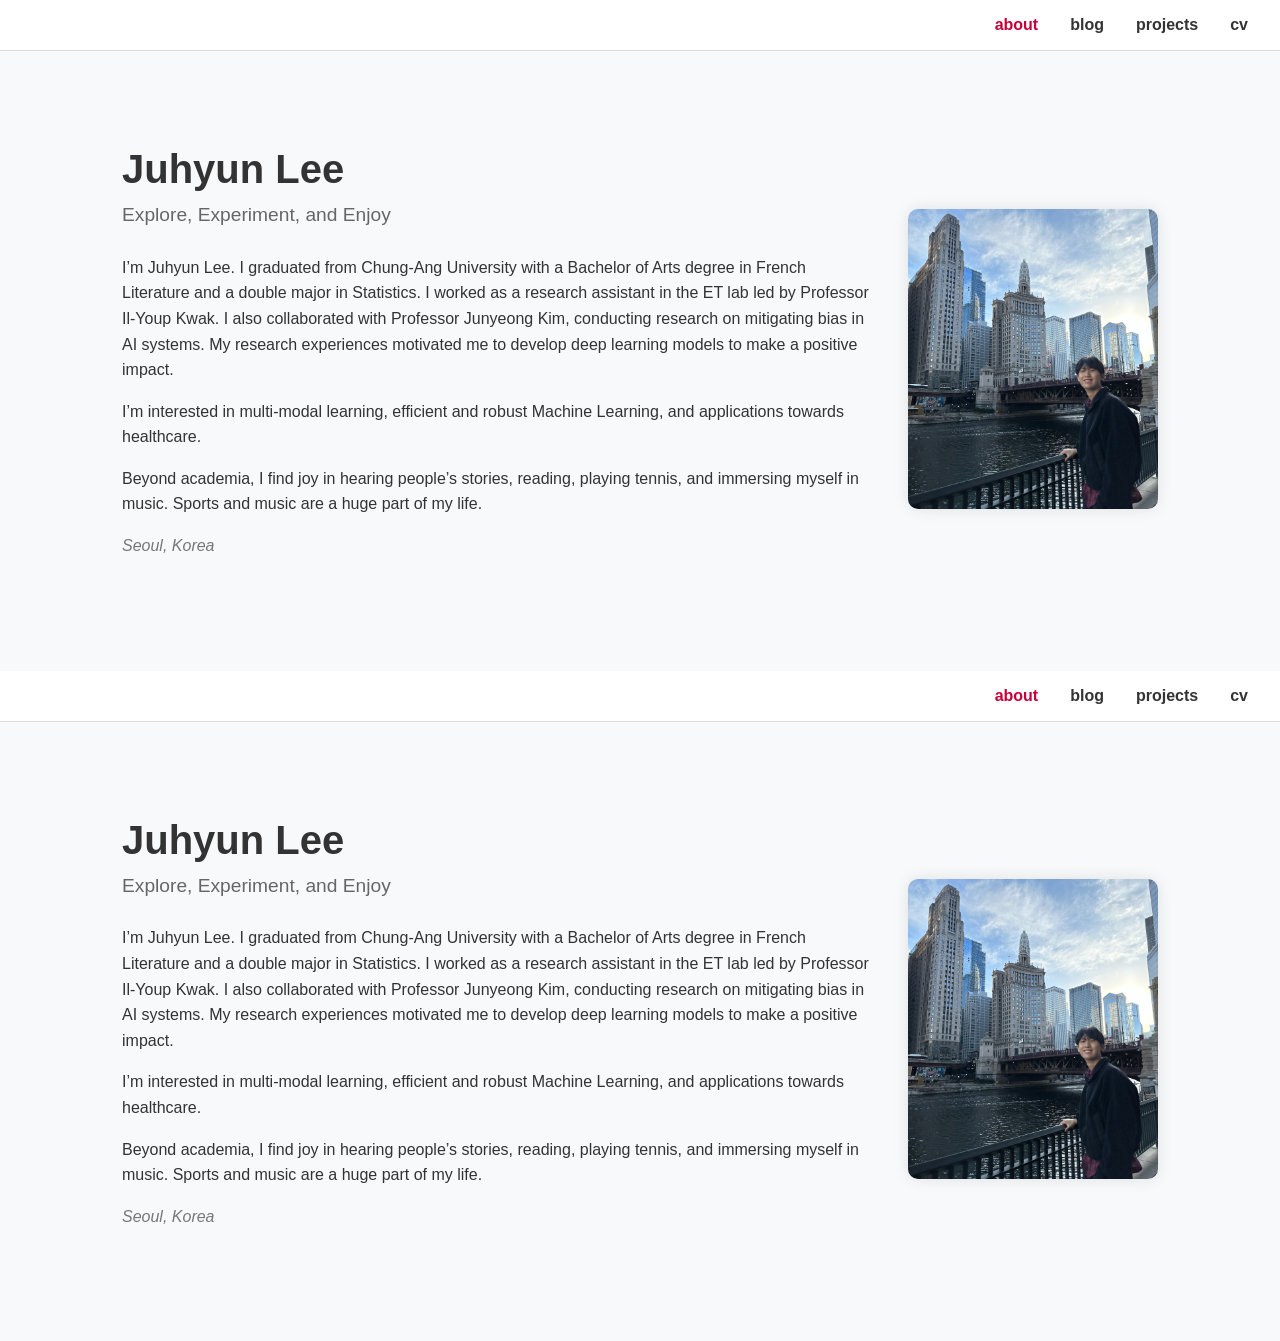
==== index.html @ bf765e67 "test commit" ====
<!DOCTYPE html>
<html lang="en">
<head>
  <meta charset="UTF-8">
  <meta name="viewport" content="width=device-width, initial-scale=1.0">
  <title>Juhyun Lee - Portfolio</title>
  <link rel="stylesheet" href="styles.css">
</head>
<body>
  <header class="navbar">
    <nav>
      <ul class="nav-links">
        <li><a href="#about" class="active">about</a></li>
        <li><a href="#blog">blog</a></li>
        <li><a href="#projects">projects</a></li>
        <li><a href="#cv">cv</a></li>
      </ul>
    </nav>
  </header>

  <section class="profile-section">
    <div class="profile-text">
      <h1><strong>Juhyun</strong> Lee</h1>
      <p class="tagline">Explore, Experiment, and Enjoy</p>
      <p>
        I’m Juhyun Lee. I graduated from Chung-Ang University with a Bachelor of Arts degree in French Literature and a double major in Statistics.
        I worked as a research assistant in the ET lab led by Professor Il-Youp Kwak. I also collaborated with Professor Junyeong Kim, 
        conducting research on mitigating bias in AI systems. My research experiences motivated me to develop deep learning models 
        to make a positive impact.
      </p>
      <p>
        I’m interested in multi-modal learning, efficient and robust Machine Learning, and applications towards healthcare.
      </p>
      <p>
        Beyond academia, I find joy in hearing people’s stories, reading, playing tennis, and immersing myself in music. 
        Sports and music are a huge part of my life.
      </p>
      <p class="location">Seoul, Korea</p>
    </div>

    <div class="profile-image">
      <img src="images/profile.jpg" alt="Juhyun Lee Profile Picture">
    </div>
  </section>
</body>
</html>
<!DOCTYPE html>
<html lang="en">
<head>
  <meta charset="UTF-8">
  <meta name="viewport" content="width=device-width, initial-scale=1.0">
  <title>Juhyun Lee - Portfolio</title>
  <link rel="stylesheet" href="styles.css">
</head>
<body>
  <header class="navbar">
    <nav>
      <ul class="nav-links">
        <li><a href="#about" class="active">about</a></li>
        <li><a href="#blog">blog</a></li>
        <li><a href="#projects">projects</a></li>
        <li><a href="#cv">cv</a></li>
      </ul>
    </nav>
  </header>

  <section class="profile-section">
    <div class="profile-text">
      <h1><strong>Juhyun</strong> Lee</h1>
      <p class="tagline">Explore, Experiment, and Enjoy</p>
      <p>
        I’m Juhyun Lee. I graduated from Chung-Ang University with a Bachelor of Arts degree in French Literature and a double major in Statistics.
        I worked as a research assistant in the ET lab led by Professor Il-Youp Kwak. I also collaborated with Professor Junyeong Kim, 
        conducting research on mitigating bias in AI systems. My research experiences motivated me to develop deep learning models 
        to make a positive impact.
      </p>
      <p>
        I’m interested in multi-modal learning, efficient and robust Machine Learning, and applications towards healthcare.
      </p>
      <p>
        Beyond academia, I find joy in hearing people’s stories, reading, playing tennis, and immersing myself in music. 
        Sports and music are a huge part of my life.
      </p>
      <p class="location">Seoul, Korea</p>
    </div>

    <div class="profile-image">
      <img src="images/profile.jpg" alt="Juhyun Lee Profile Picture">
    </div>
  </section>
</body>
</html>
---- styles.css ----
/* Reset and Global Styles */
* {
    margin: 0;
    padding: 0;
    box-sizing: border-box;
  }
  
  body {
    font-family: Arial, sans-serif;
    background-color: #f8f9fa;
    color: #333;
  }
  
  /* Navbar Styles */
  .navbar {
    background-color: white;
    padding: 1rem 2rem;
    border-bottom: 1px solid #ddd;
  }
  
  .nav-links {
    list-style: none;
    display: flex;
    justify-content: flex-end;
    gap: 2rem;
  }
  
  .nav-links a {
    text-decoration: none;
    color: #333;
    font-weight: bold;
  }
  
  .nav-links .active {
    color: #c70039;
  }
  
  /* Profile Section Styles */
  .profile-section {
    display: flex;
    align-items: center;
    justify-content: space-between;
    max-width: 1100px;
    margin: 4rem auto;
    padding: 2rem;
  }
  
  .profile-text {
    flex: 1;
    padding-right: 2rem;
  }
  
  .profile-text h1 {
    font-size: 2.5rem;
    margin-bottom: 0.5rem;
  }
  
  .profile-text .tagline {
    font-size: 1.2rem;
    color: #666;
    margin-bottom: 1.5rem;
  }
  
  .profile-text p {
    margin-bottom: 1rem;
    line-height: 1.6;
  }
  
  .location {
    margin-top: 1rem;
    font-style: italic;
    color: #777;
  }
  
  /* Profile Image Styles */
  .profile-image {
    flex: 0 0 250px;
    text-align: center;
  }
  
  .profile-image img {
    width: 250px;
    height: 300px;
    object-fit: cover;
    border-radius: 10px;
    box-shadow: 0 0 15px rgba(0, 0, 0, 0.1);
  }
---- styles.css ----
/* Reset and Global Styles */
* {
    margin: 0;
    padding: 0;
    box-sizing: border-box;
  }
  
  body {
    font-family: Arial, sans-serif;
    background-color: #f8f9fa;
    color: #333;
  }
  
  /* Navbar Styles */
  .navbar {
    background-color: white;
    padding: 1rem 2rem;
    border-bottom: 1px solid #ddd;
  }
  
  .nav-links {
    list-style: none;
    display: flex;
    justify-content: flex-end;
    gap: 2rem;
  }
  
  .nav-links a {
    text-decoration: none;
    color: #333;
    font-weight: bold;
  }
  
  .nav-links .active {
    color: #c70039;
  }
  
  /* Profile Section Styles */
  .profile-section {
    display: flex;
    align-items: center;
    justify-content: space-between;
    max-width: 1100px;
    margin: 4rem auto;
    padding: 2rem;
  }
  
  .profile-text {
    flex: 1;
    padding-right: 2rem;
  }
  
  .profile-text h1 {
    font-size: 2.5rem;
    margin-bottom: 0.5rem;
  }
  
  .profile-text .tagline {
    font-size: 1.2rem;
    color: #666;
    margin-bottom: 1.5rem;
  }
  
  .profile-text p {
    margin-bottom: 1rem;
    line-height: 1.6;
  }
  
  .location {
    margin-top: 1rem;
    font-style: italic;
    color: #777;
  }
  
  /* Profile Image Styles */
  .profile-image {
    flex: 0 0 250px;
    text-align: center;
  }
  
  .profile-image img {
    width: 250px;
    height: 300px;
    object-fit: cover;
    border-radius: 10px;
    box-shadow: 0 0 15px rgba(0, 0, 0, 0.1);
  }
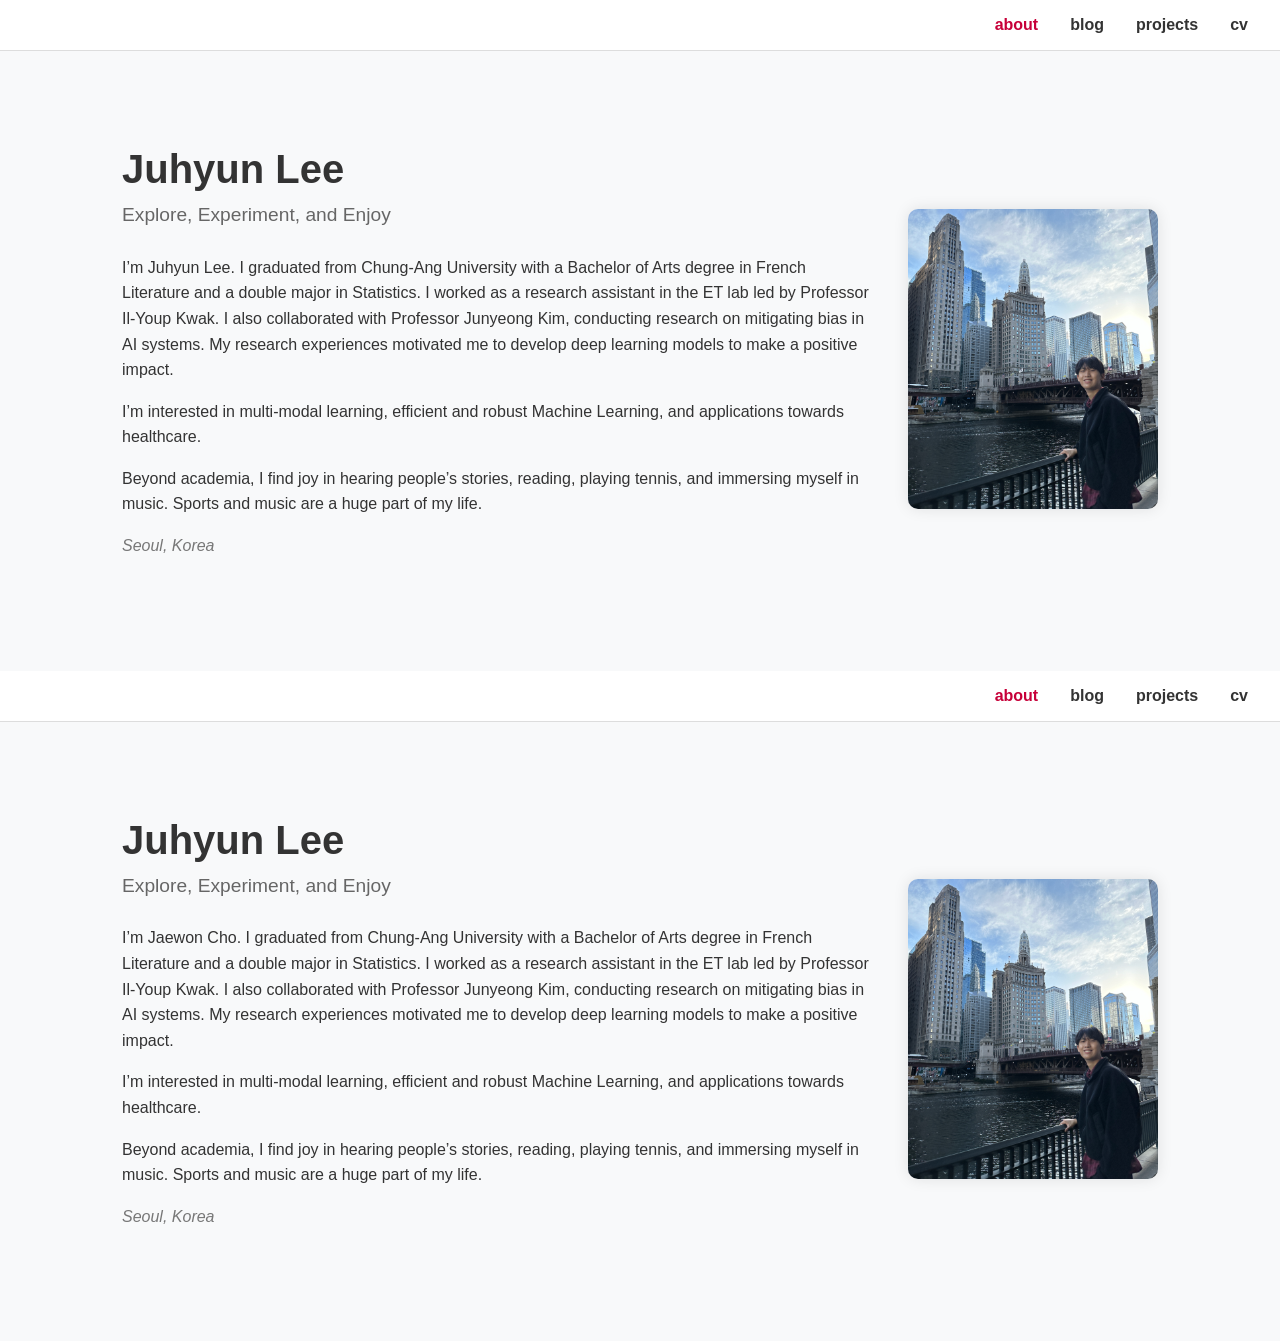
==== commit 212f4859: "test commit" ====
--- a/index.html
+++ b/index.html
@@ -69,7 +69,7 @@
       <h1><strong>Juhyun</strong> Lee</h1>
       <p class="tagline">Explore, Experiment, and Enjoy</p>
       <p>
-        I’m Juhyun Lee. I graduated from Chung-Ang University with a Bachelor of Arts degree in French Literature and a double major in Statistics.
+        I’m Jaewon Cho. I graduated from Chung-Ang University with a Bachelor of Arts degree in French Literature and a double major in Statistics.
         I worked as a research assistant in the ET lab led by Professor Il-Youp Kwak. I also collaborated with Professor Junyeong Kim, 
         conducting research on mitigating bias in AI systems. My research experiences motivated me to develop deep learning models 
         to make a positive impact.
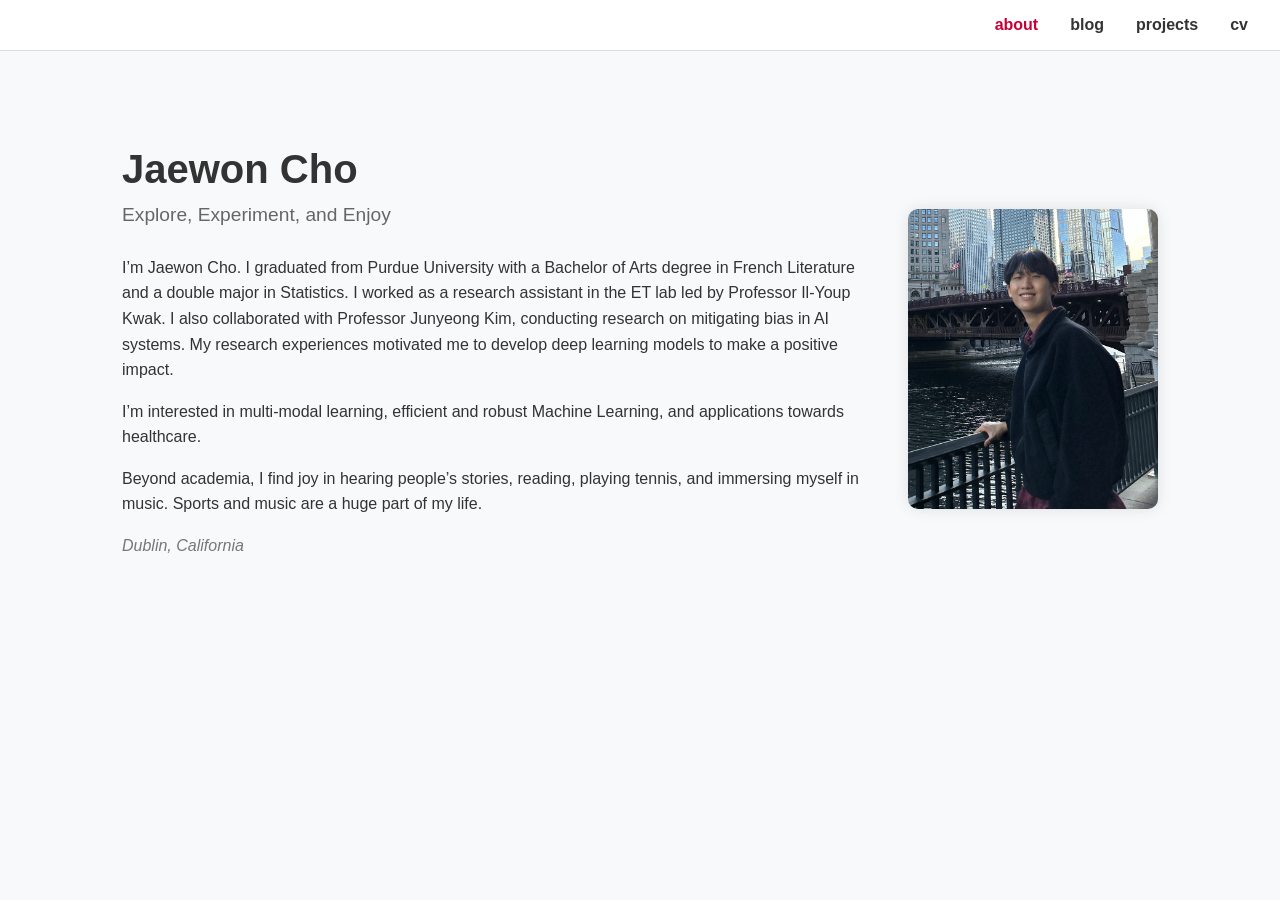
==== commit 9f1dfce2: "test commit" ====
--- a/index.html
+++ b/index.html
@@ -20,10 +20,10 @@
 
   <section class="profile-section">
     <div class="profile-text">
-      <h1><strong>Juhyun</strong> Lee</h1>
+      <h1><strong>Jaewon</strong> Cho</h1>
       <p class="tagline">Explore, Experiment, and Enjoy</p>
       <p>
-        I’m Juhyun Lee. I graduated from Chung-Ang University with a Bachelor of Arts degree in French Literature and a double major in Statistics.
+        I’m Jaewon Cho. I graduated from Purdue University with a Bachelor of Arts degree in French Literature and a double major in Statistics.
         I worked as a research assistant in the ET lab led by Professor Il-Youp Kwak. I also collaborated with Professor Junyeong Kim, 
         conducting research on mitigating bias in AI systems. My research experiences motivated me to develop deep learning models 
         to make a positive impact.
@@ -35,58 +35,12 @@
         Beyond academia, I find joy in hearing people’s stories, reading, playing tennis, and immersing myself in music. 
         Sports and music are a huge part of my life.
       </p>
-      <p class="location">Seoul, Korea</p>
+      <p class="location">Dublin, California</p>
     </div>
 
     <div class="profile-image">
-      <img src="images/profile.jpg" alt="Juhyun Lee Profile Picture">
+      <img src="images/profile.jpg" alt="Jaewon Cho Profile Picture">
     </div>
   </section>
 </body>
 </html>
-<!DOCTYPE html>
-<html lang="en">
-<head>
-  <meta charset="UTF-8">
-  <meta name="viewport" content="width=device-width, initial-scale=1.0">
-  <title>Juhyun Lee - Portfolio</title>
-  <link rel="stylesheet" href="styles.css">
-</head>
-<body>
-  <header class="navbar">
-    <nav>
-      <ul class="nav-links">
-        <li><a href="#about" class="active">about</a></li>
-        <li><a href="#blog">blog</a></li>
-        <li><a href="#projects">projects</a></li>
-        <li><a href="#cv">cv</a></li>
-      </ul>
-    </nav>
-  </header>
-
-  <section class="profile-section">
-    <div class="profile-text">
-      <h1><strong>Juhyun</strong> Lee</h1>
-      <p class="tagline">Explore, Experiment, and Enjoy</p>
-      <p>
-        I’m Jaewon Cho. I graduated from Chung-Ang University with a Bachelor of Arts degree in French Literature and a double major in Statistics.
-        I worked as a research assistant in the ET lab led by Professor Il-Youp Kwak. I also collaborated with Professor Junyeong Kim, 
-        conducting research on mitigating bias in AI systems. My research experiences motivated me to develop deep learning models 
-        to make a positive impact.
-      </p>
-      <p>
-        I’m interested in multi-modal learning, efficient and robust Machine Learning, and applications towards healthcare.
-      </p>
-      <p>
-        Beyond academia, I find joy in hearing people’s stories, reading, playing tennis, and immersing myself in music. 
-        Sports and music are a huge part of my life.
-      </p>
-      <p class="location">Seoul, Korea</p>
-    </div>
-
-    <div class="profile-image">
-      <img src="images/profile.jpg" alt="Juhyun Lee Profile Picture">
-    </div>
-  </section>
-</body>
-</html>
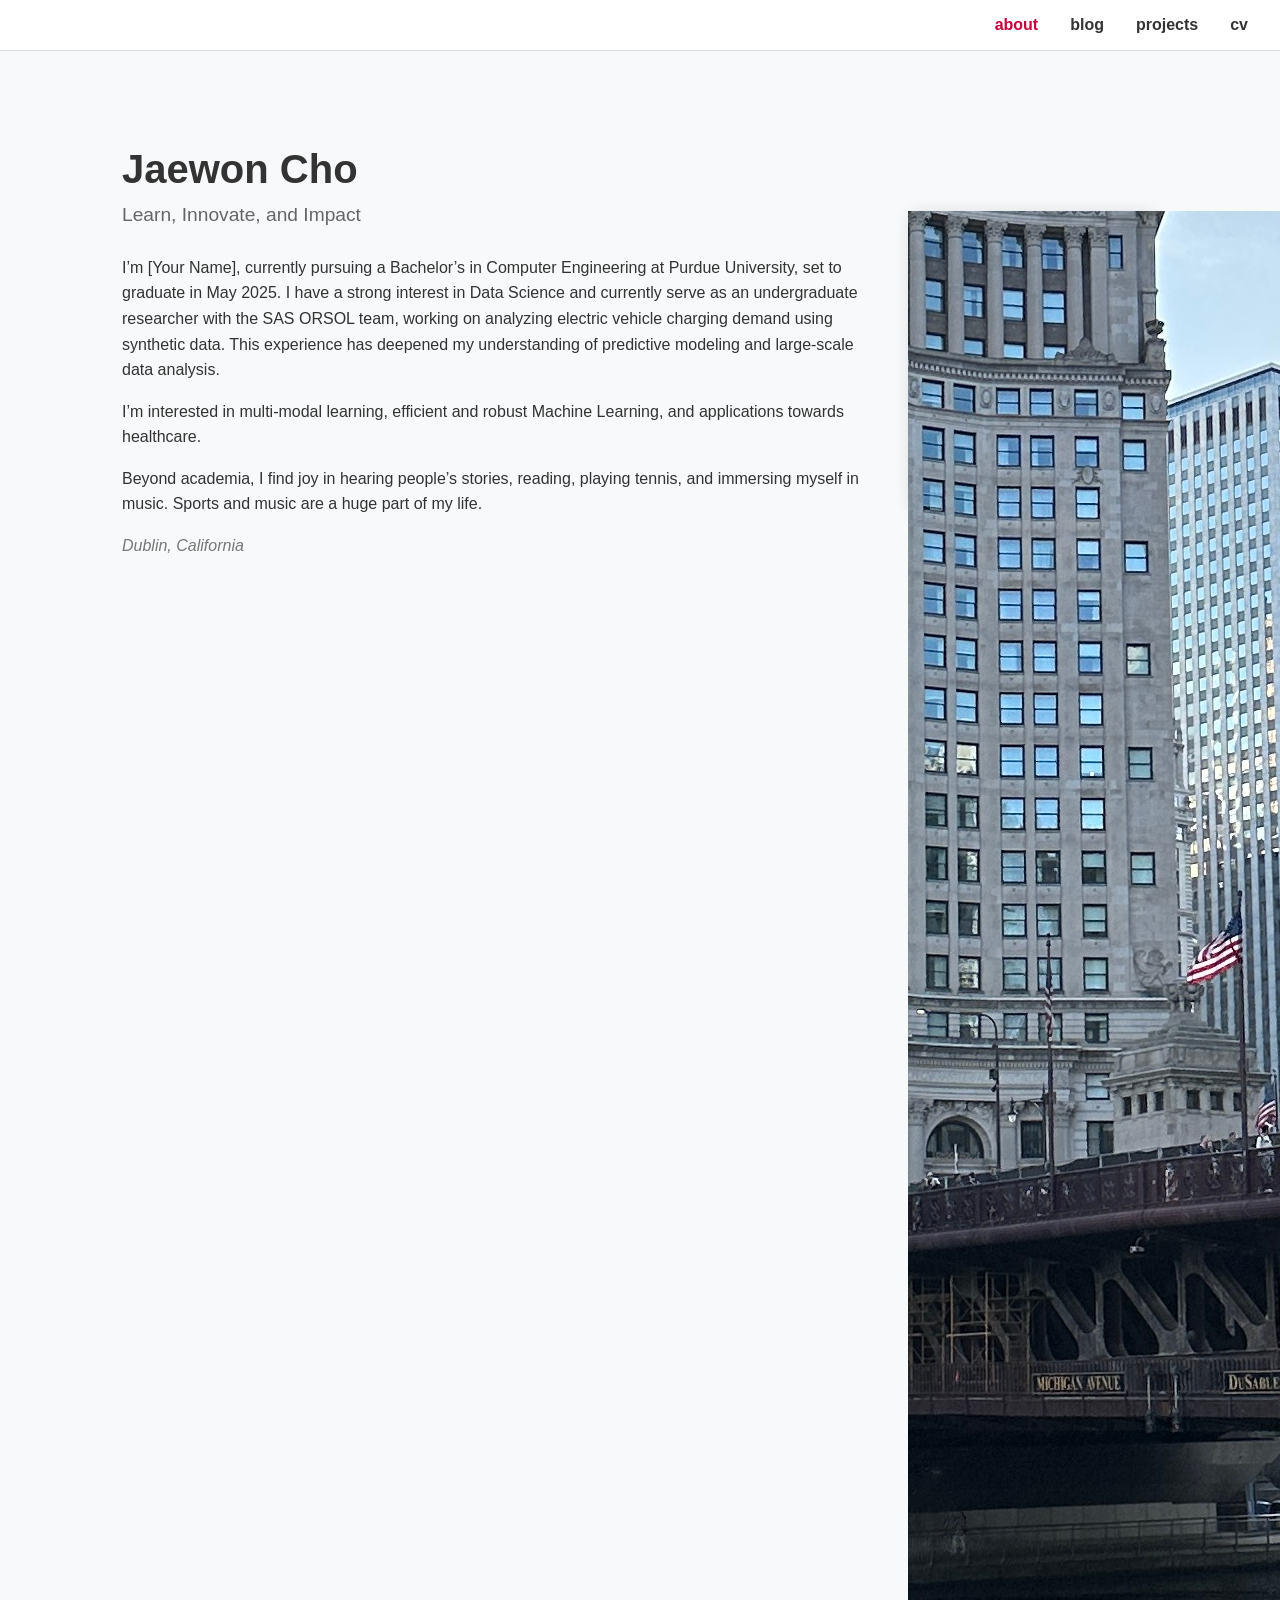
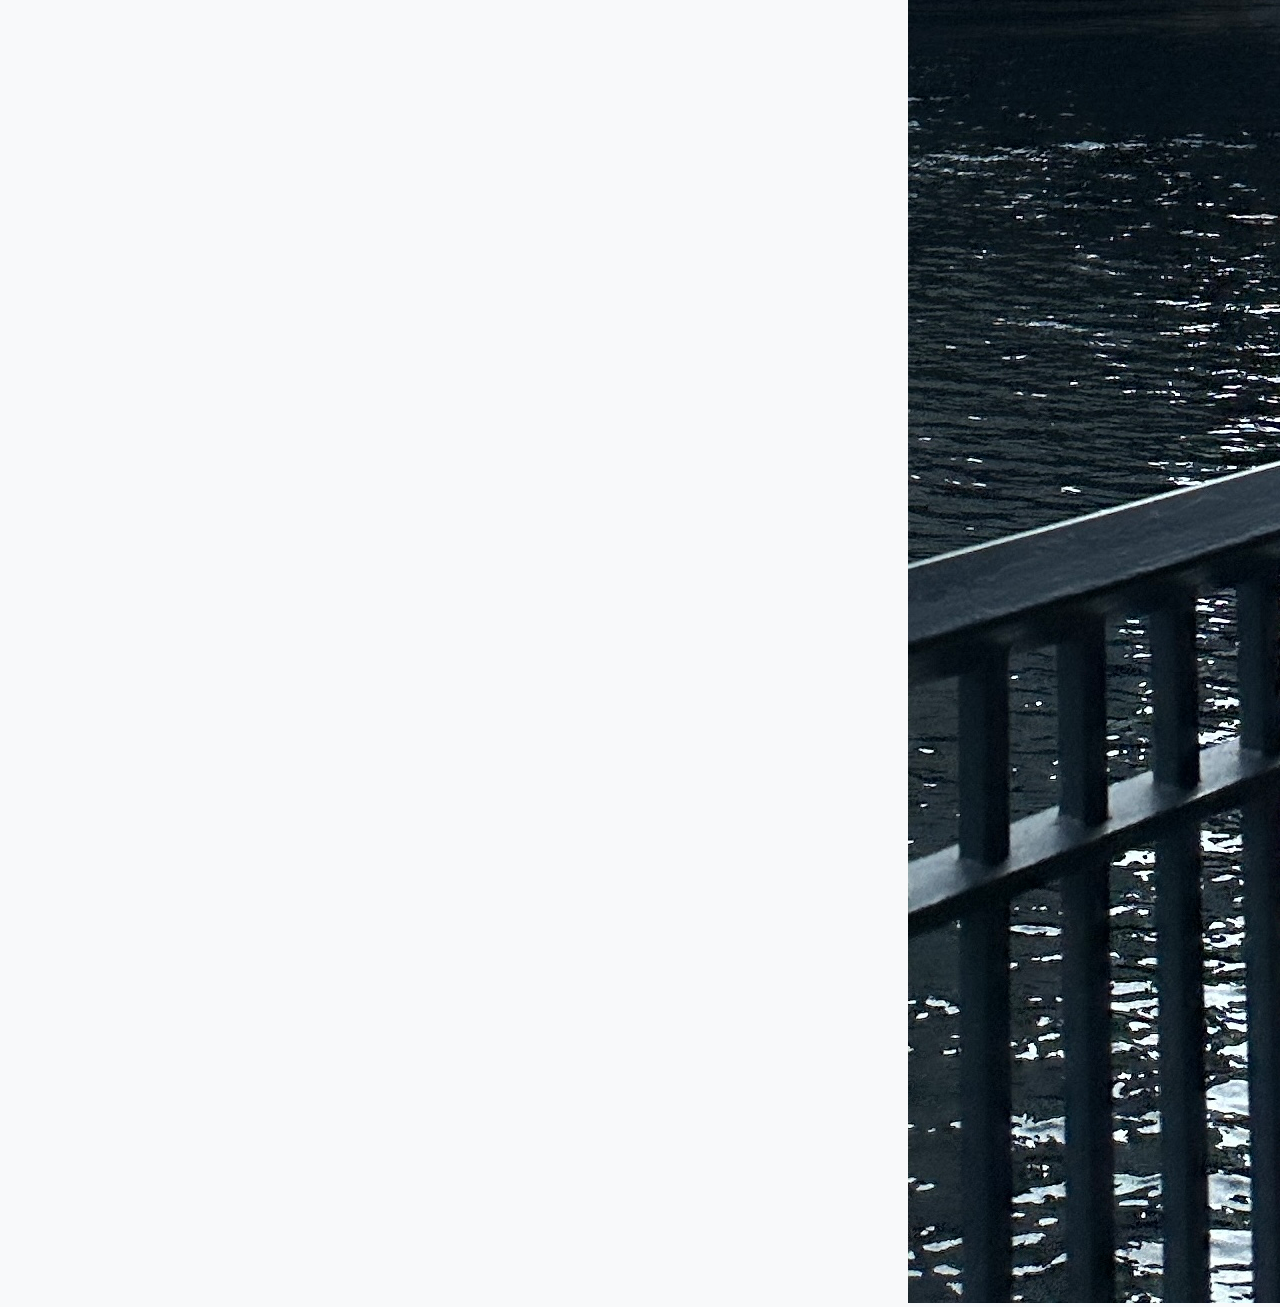
==== commit d0900327: "test commit" ====
--- a/index.html
+++ b/index.html
@@ -21,12 +21,9 @@
   <section class="profile-section">
     <div class="profile-text">
       <h1><strong>Jaewon</strong> Cho</h1>
-      <p class="tagline">Explore, Experiment, and Enjoy</p>
+      <p class="tagline">Learn, Innovate, and Impact</p>
       <p>
-        I’m Jaewon Cho. I graduated from Purdue University with a Bachelor of Arts degree in French Literature and a double major in Statistics.
-        I worked as a research assistant in the ET lab led by Professor Il-Youp Kwak. I also collaborated with Professor Junyeong Kim, 
-        conducting research on mitigating bias in AI systems. My research experiences motivated me to develop deep learning models 
-        to make a positive impact.
+        I’m [Your Name], currently pursuing a Bachelor’s in Computer Engineering at Purdue University, set to graduate in May 2025. I have a strong interest in Data Science and currently serve as an undergraduate researcher with the SAS ORSOL team, working on analyzing electric vehicle charging demand using synthetic data. This experience has deepened my understanding of predictive modeling and large-scale data analysis.
       </p>
       <p>
         I’m interested in multi-modal learning, efficient and robust Machine Learning, and applications towards healthcare.
--- a/styles.css
+++ b/styles.css
@@ -66,23 +66,23 @@
     line-height: 1.6;
   }
   
-  .location {
-    margin-top: 1rem;
-    font-style: italic;
-    color: #777;
-  }
-  
   /* Profile Image Styles */
-  .profile-image {
+  .profile-image-container {
     flex: 0 0 250px;
     text-align: center;
   }
   
-  .profile-image img {
+  .profile-image {
     width: 250px;
     height: 300px;
     object-fit: cover;
     border-radius: 10px;
     box-shadow: 0 0 15px rgba(0, 0, 0, 0.1);
   }
+  
+  .location {
+    margin-top: 1rem;
+    font-style: italic;
+    color: #777;
+  }
   
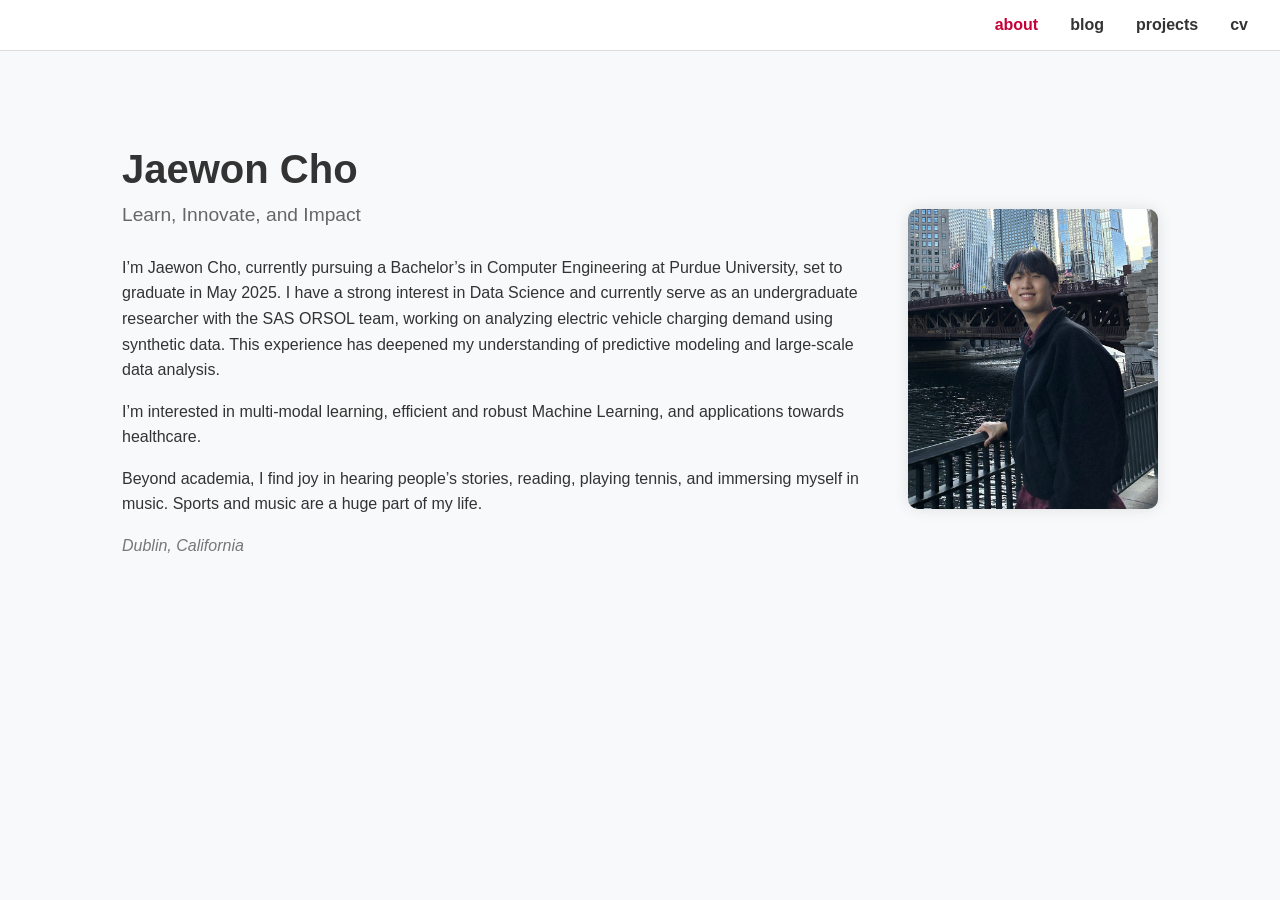
==== commit 6aedc049: "test commit" ====
--- a/index.html
+++ b/index.html
@@ -23,7 +23,7 @@
       <h1><strong>Jaewon</strong> Cho</h1>
       <p class="tagline">Learn, Innovate, and Impact</p>
       <p>
-        I’m [Your Name], currently pursuing a Bachelor’s in Computer Engineering at Purdue University, set to graduate in May 2025. I have a strong interest in Data Science and currently serve as an undergraduate researcher with the SAS ORSOL team, working on analyzing electric vehicle charging demand using synthetic data. This experience has deepened my understanding of predictive modeling and large-scale data analysis.
+        I’m Jaewon Cho, currently pursuing a Bachelor’s in Computer Engineering at Purdue University, set to graduate in May 2025. I have a strong interest in Data Science and currently serve as an undergraduate researcher with the SAS ORSOL team, working on analyzing electric vehicle charging demand using synthetic data. This experience has deepened my understanding of predictive modeling and large-scale data analysis.
       </p>
       <p>
         I’m interested in multi-modal learning, efficient and robust Machine Learning, and applications towards healthcare.
--- a/styles.css
+++ b/styles.css
@@ -66,23 +66,23 @@
     line-height: 1.6;
   }
   
+  .location {
+    margin-top: 1rem;
+    font-style: italic;
+    color: #777;
+  }
+  
   /* Profile Image Styles */
-  .profile-image-container {
+  .profile-image {
     flex: 0 0 250px;
     text-align: center;
   }
   
-  .profile-image {
+  .profile-image img {
     width: 250px;
     height: 300px;
     object-fit: cover;
     border-radius: 10px;
     box-shadow: 0 0 15px rgba(0, 0, 0, 0.1);
   }
-  
-  .location {
-    margin-top: 1rem;
-    font-style: italic;
-    color: #777;
-  }
   
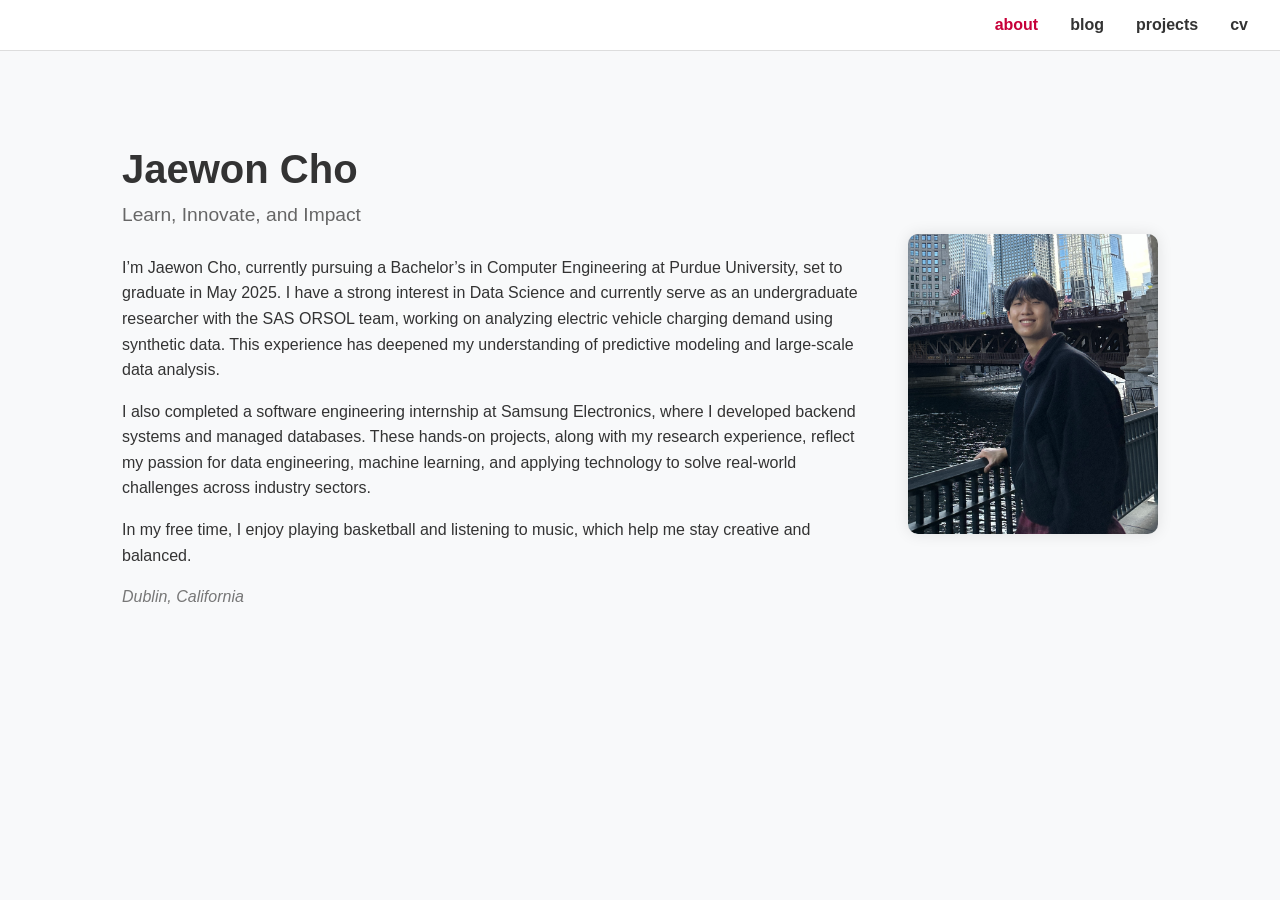
==== commit baaaead1: "test commit" ====
--- a/index.html
+++ b/index.html
@@ -3,7 +3,7 @@
 <head>
   <meta charset="UTF-8">
   <meta name="viewport" content="width=device-width, initial-scale=1.0">
-  <title>Juhyun Lee - Portfolio</title>
+  <title>Jaewon Cho</title>
   <link rel="stylesheet" href="styles.css">
 </head>
 <body>
@@ -26,11 +26,10 @@
         I’m Jaewon Cho, currently pursuing a Bachelor’s in Computer Engineering at Purdue University, set to graduate in May 2025. I have a strong interest in Data Science and currently serve as an undergraduate researcher with the SAS ORSOL team, working on analyzing electric vehicle charging demand using synthetic data. This experience has deepened my understanding of predictive modeling and large-scale data analysis.
       </p>
       <p>
-        I’m interested in multi-modal learning, efficient and robust Machine Learning, and applications towards healthcare.
+        I also completed a software engineering internship at Samsung Electronics, where I developed backend systems and managed databases. These hands-on projects, along with my research experience, reflect my passion for data engineering, machine learning, and applying technology to solve real-world challenges across industry sectors.
       </p>
       <p>
-        Beyond academia, I find joy in hearing people’s stories, reading, playing tennis, and immersing myself in music. 
-        Sports and music are a huge part of my life.
+        In my free time, I enjoy playing basketball and listening to music, which help me stay creative and balanced.
       </p>
       <p class="location">Dublin, California</p>
     </div>
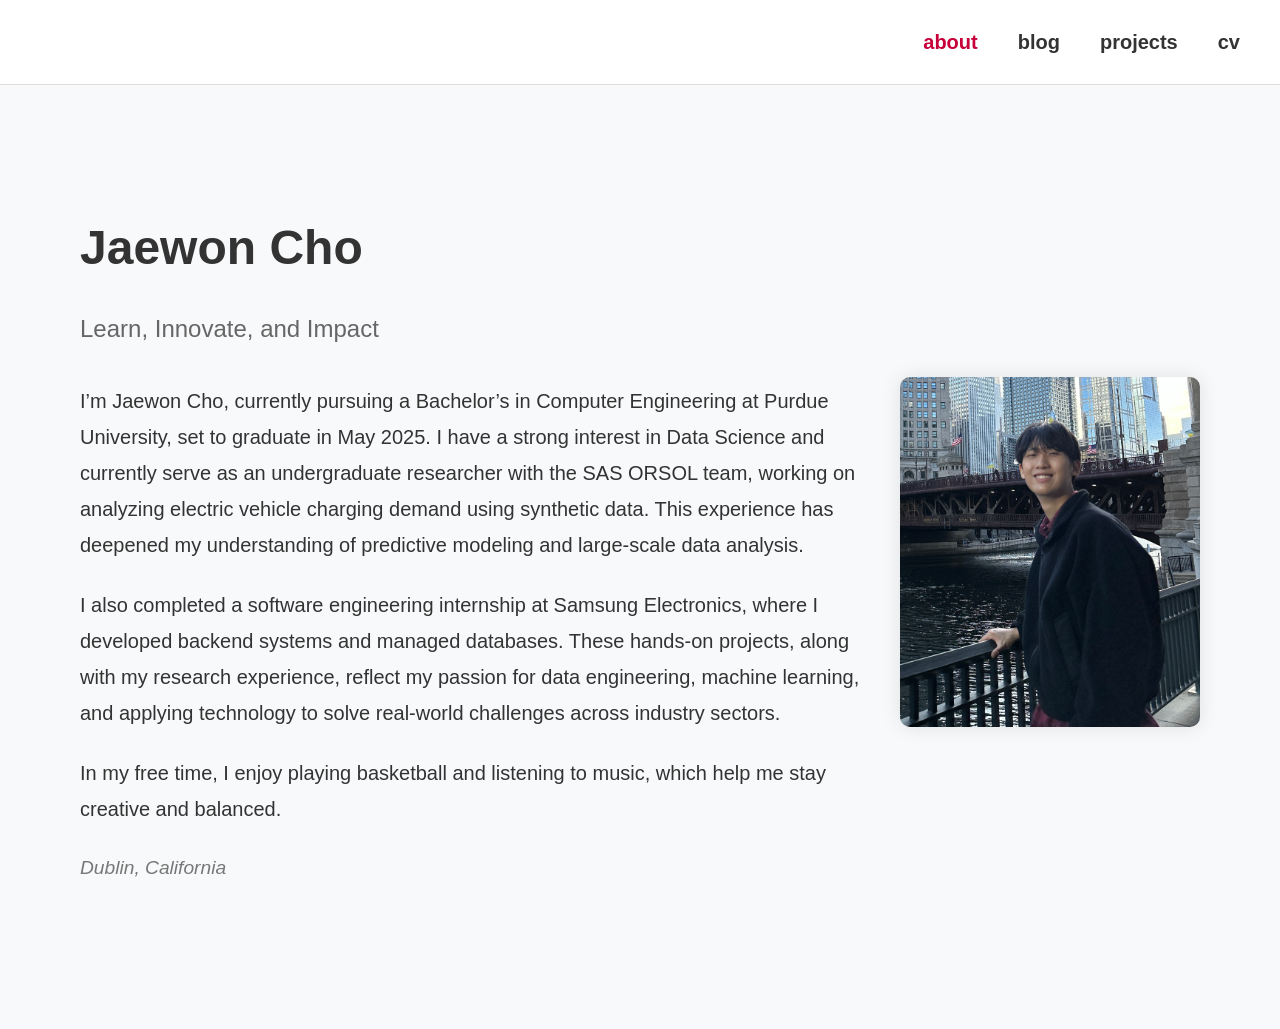
==== commit b9dfb9aa: "test commit" ====
--- a/index.html
+++ b/index.html
@@ -23,10 +23,15 @@
       <h1><strong>Jaewon</strong> Cho</h1>
       <p class="tagline">Learn, Innovate, and Impact</p>
       <p>
-        I’m Jaewon Cho, currently pursuing a Bachelor’s in Computer Engineering at Purdue University, set to graduate in May 2025. I have a strong interest in Data Science and currently serve as an undergraduate researcher with the SAS ORSOL team, working on analyzing electric vehicle charging demand using synthetic data. This experience has deepened my understanding of predictive modeling and large-scale data analysis.
+        I’m Jaewon Cho, currently pursuing a Bachelor’s in Computer Engineering at Purdue University, set to graduate in May 2025.
+        I have a strong interest in Data Science and currently serve as an undergraduate researcher with the SAS ORSOL team, 
+        working on analyzing electric vehicle charging demand using synthetic data. This experience has deepened my understanding 
+        of predictive modeling and large-scale data analysis.
       </p>
       <p>
-        I also completed a software engineering internship at Samsung Electronics, where I developed backend systems and managed databases. These hands-on projects, along with my research experience, reflect my passion for data engineering, machine learning, and applying technology to solve real-world challenges across industry sectors.
+        I also completed a software engineering internship at Samsung Electronics, where I developed backend systems and managed 
+        databases. These hands-on projects, along with my research experience, reflect my passion for data engineering, 
+        machine learning, and applying technology to solve real-world challenges across industry sectors.
       </p>
       <p>
         In my free time, I enjoy playing basketball and listening to music, which help me stay creative and balanced.
--- a/styles.css
+++ b/styles.css
@@ -9,12 +9,14 @@
     font-family: Arial, sans-serif;
     background-color: #f8f9fa;
     color: #333;
+    line-height: 1.8;  /* Better line spacing */
+    font-size: 20px;  /* Increased base font size */
   }
   
   /* Navbar Styles */
   .navbar {
     background-color: white;
-    padding: 1rem 2rem;
+    padding: 1.5rem 2.5rem;  /* Increased padding for better layout */
     border-bottom: 1px solid #ddd;
   }
   
@@ -22,13 +24,14 @@
     list-style: none;
     display: flex;
     justify-content: flex-end;
-    gap: 2rem;
+    gap: 2.5rem;
   }
   
   .nav-links a {
     text-decoration: none;
     color: #333;
     font-weight: bold;
+    font-size: 20px;  /* Increased font size for links */
   }
   
   .nav-links .active {
@@ -40,49 +43,67 @@
     display: flex;
     align-items: center;
     justify-content: space-between;
-    max-width: 1100px;
-    margin: 4rem auto;
-    padding: 2rem;
+    max-width: 1200px;
+    margin: 5rem auto;  /* Increased spacing around the section */
+    padding: 2.5rem;
   }
   
   .profile-text {
     flex: 1;
-    padding-right: 2rem;
+    padding-right: 2.5rem;  /* Adjusted padding */
   }
   
   .profile-text h1 {
-    font-size: 2.5rem;
-    margin-bottom: 0.5rem;
+    font-size: 3rem;  /* Larger heading */
+    margin-bottom: 1rem;
   }
   
   .profile-text .tagline {
-    font-size: 1.2rem;
+    font-size: 1.5rem;  /* Slightly larger tagline */
     color: #666;
-    margin-bottom: 1.5rem;
+    margin-bottom: 2rem;
   }
   
   .profile-text p {
-    margin-bottom: 1rem;
-    line-height: 1.6;
+    margin-bottom: 1.5rem;
+    line-height: 1.8;  /* Improved readability */
   }
   
   .location {
-    margin-top: 1rem;
+    margin-top: 1.5rem;
     font-style: italic;
     color: #777;
+    font-size: 1.2rem;  /* Increased location font size */
   }
   
   /* Profile Image Styles */
   .profile-image {
-    flex: 0 0 250px;
+    flex: 0 0 300px;  /* Slightly larger image container */
     text-align: center;
   }
   
   .profile-image img {
-    width: 250px;
-    height: 300px;
+    width: 300px;
+    height: 350px;
     object-fit: cover;
     border-radius: 10px;
-    box-shadow: 0 0 15px rgba(0, 0, 0, 0.1);
+    box-shadow: 0 0 20px rgba(0, 0, 0, 0.1);  /* Slightly stronger shadow */
+  }
+  
+  /* Responsive Design for Smaller Screens */
+  @media (max-width: 768px) {
+    .profile-section {
+      flex-direction: column;
+      text-align: center;
+    }
+  
+    .profile-text {
+      padding-right: 0;
+      margin-bottom: 2.5rem;
+    }
+  
+    .profile-image {
+      margin-top: 1.5rem;
+    }
   }
   
